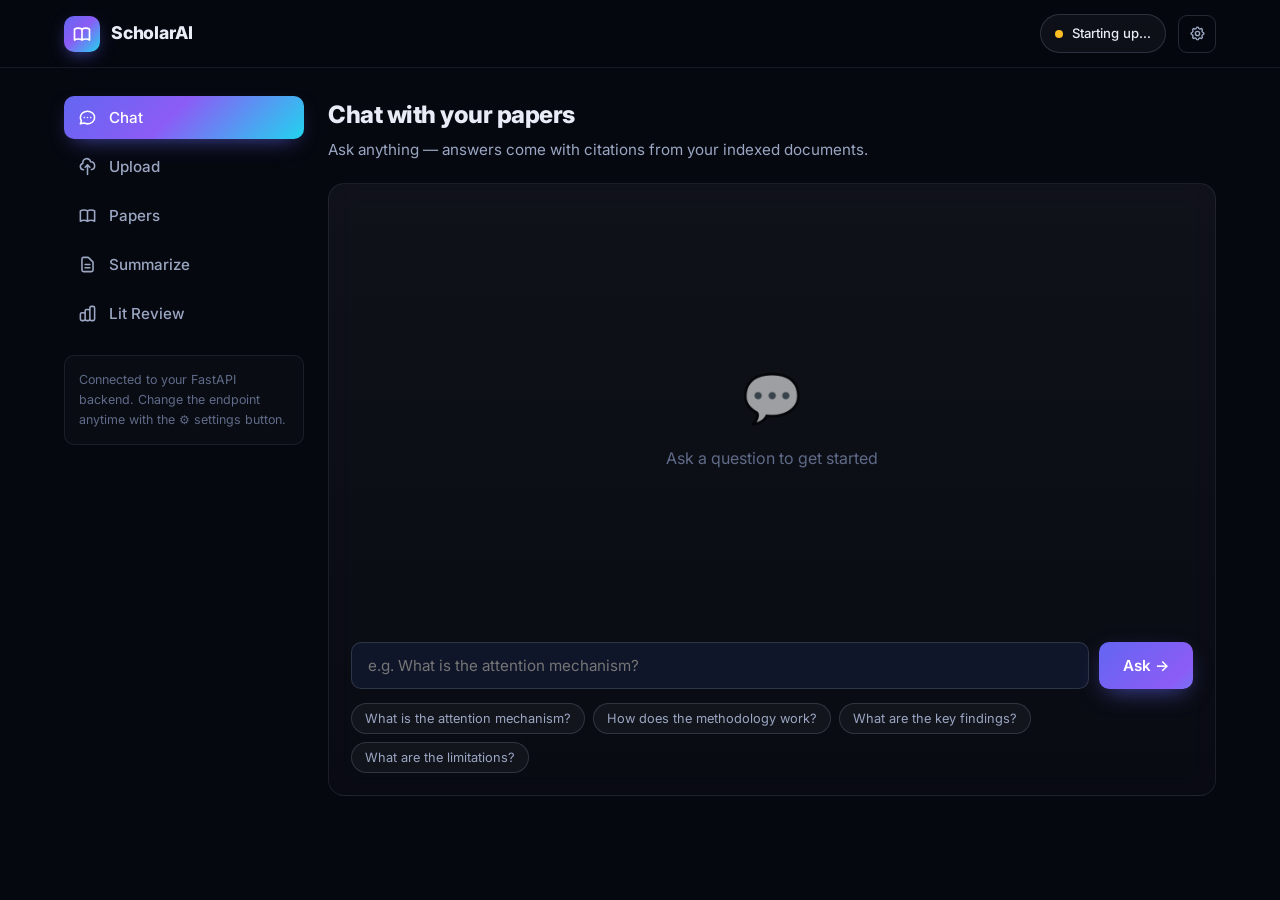
==== website/app.html @ 5141d344 "feat: add production website (landing + app) and serve it from FastAPI" ====
<!DOCTYPE html>
<html lang="en">
<head>
  <meta charset="UTF-8" />
  <meta name="viewport" content="width=device-width, initial-scale=1.0" />
  <title>ScholarAI — App</title>
  <meta name="description" content="ScholarAI application — chat with your papers, upload PDFs, summarize and generate literature reviews." />
  <meta name="theme-color" content="#060810" />
  <link rel="preconnect" href="https://fonts.googleapis.com" />
  <link rel="preconnect" href="https://fonts.gstatic.com" crossorigin />
  <link href="https://fonts.googleapis.com/css2?family=Inter:wght@400;500;600;700;800;900&family=JetBrains+Mono:wght@400;500&display=swap" rel="stylesheet" />
  <link rel="stylesheet" href="assets/css/style.css" />
  <link rel="stylesheet" href="assets/css/app.css" />
  <link rel="icon" href="data:image/svg+xml,<svg xmlns='http://www.w3.org/2000/svg' viewBox='0 0 100 100'><rect width='100' height='100' rx='24' fill='%236366f1'/><text y='72' x='50' font-size='60' text-anchor='middle' fill='white'>S</text></svg>" />
</head>
<body>
<div class="app-shell">

  <!-- ===== TOP BAR ===== -->
  <header class="app-bar">
    <div class="container">
      <a href="index.html" class="brand">
        <span class="brand-logo">
          <svg fill="none" stroke="currentColor" viewBox="0 0 24 24" stroke-width="2"><path stroke-linecap="round" stroke-linejoin="round" d="M12 6.253v13m0-13C10.832 5.477 9.246 5 7.5 5S4.168 5.477 3 6.253v13C4.168 18.477 5.754 18 7.5 18s3.332.477 4.5 1.253m0-13C13.168 5.477 14.754 5 16.5 5c1.747 0 3.332.477 4.5 1.253v13C19.832 18.477 18.247 18 16.5 18c-1.746 0-3.332.477-4.5 1.253"/></svg>
        </span>
        ScholarAI
      </a>
      <div style="display:flex; align-items:center; gap:12px">
        <div id="statusPill" class="status-pill">
          <span class="dot pulse"></span>
          <span id="statusText">Connecting…</span>
        </div>
        <button id="settingsBtn" class="icon-btn" title="Backend settings" style="width:38px;height:38px;border:1px solid var(--border-strong)">
          <svg fill="none" stroke="currentColor" stroke-width="2" viewBox="0 0 24 24"><path stroke-linecap="round" stroke-linejoin="round" d="M10.325 4.317c.426-1.756 2.924-1.756 3.35 0a1.724 1.724 0 002.573 1.066c1.543-.94 3.31.826 2.37 2.37a1.724 1.724 0 001.065 2.572c1.756.426 1.756 2.924 0 3.35a1.724 1.724 0 00-1.066 2.573c.94 1.543-.826 3.31-2.37 2.37a1.724 1.724 0 00-2.572 1.065c-.426 1.756-2.924 1.756-3.35 0a1.724 1.724 0 00-2.573-1.066c-1.543.94-3.31-.826-2.37-2.37a1.724 1.724 0 00-1.065-2.572c-1.756-.426-1.756-2.924 0-3.35a1.724 1.724 0 001.066-2.573c-.94-1.543.826-3.31 2.37-2.37.996.608 2.296.07 2.572-1.065z"/><path stroke-linecap="round" stroke-linejoin="round" d="M15 12a3 3 0 11-6 0 3 3 0 016 0z"/></svg>
        </button>
      </div>
    </div>
  </header>

  <!-- ===== MAIN ===== -->
  <main class="app-main">
    <div class="container app-layout">

      <!-- Sidebar -->
      <aside class="side">
        <nav class="tabs" id="tabs">
          <button class="tab active" data-tab="chat">
            <svg fill="none" stroke="currentColor" stroke-width="2" viewBox="0 0 24 24"><path stroke-linecap="round" stroke-linejoin="round" d="M8 12h.01M12 12h.01M16 12h.01M21 12c0 4.418-4.03 8-9 8a9.86 9.86 0 01-4.255-.949L3 20l1.395-3.72C3.512 15.042 3 13.574 3 12c0-4.418 4.03-8 9-8s9 3.582 9 8z"/></svg>
            Chat
          </button>
          <button class="tab" data-tab="upload">
            <svg fill="none" stroke="currentColor" stroke-width="2" viewBox="0 0 24 24"><path stroke-linecap="round" stroke-linejoin="round" d="M7 16a4 4 0 01-.88-7.903A5 5 0 1115.9 6L16 6a5 5 0 011 9.9M15 13l-3-3m0 0l-3 3m3-3v12"/></svg>
            Upload
          </button>
          <button class="tab" data-tab="papers">
            <svg fill="none" stroke="currentColor" stroke-width="2" viewBox="0 0 24 24"><path stroke-linecap="round" stroke-linejoin="round" d="M12 6.253v13m0-13C10.832 5.477 9.246 5 7.5 5S4.168 5.477 3 6.253v13C4.168 18.477 5.754 18 7.5 18s3.332.477 4.5 1.253m0-13C13.168 5.477 14.754 5 16.5 5c1.747 0 3.332.477 4.5 1.253v13C19.832 18.477 18.247 18 16.5 18c-1.746 0-3.332.477-4.5 1.253"/></svg>
            Papers
          </button>
          <button class="tab" data-tab="summarize">
            <svg fill="none" stroke="currentColor" stroke-width="2" viewBox="0 0 24 24"><path stroke-linecap="round" stroke-linejoin="round" d="M9 12h6m-6 4h6m2 5H7a2 2 0 01-2-2V5a2 2 0 012-2h5.586a1 1 0 01.707.293l5.414 5.414a1 1 0 01.293.707V19a2 2 0 01-2 2z"/></svg>
            Summarize
          </button>
          <button class="tab" data-tab="review">
            <svg fill="none" stroke="currentColor" stroke-width="2" viewBox="0 0 24 24"><path stroke-linecap="round" stroke-linejoin="round" d="M9 19v-6a2 2 0 00-2-2H5a2 2 0 00-2 2v6a2 2 0 002 2h2a2 2 0 002-2zm0 0V9a2 2 0 012-2h2a2 2 0 012 2v10m-6 0a2 2 0 002 2h2a2 2 0 002-2m0 0V5a2 2 0 012-2h2a2 2 0 012 2v14a2 2 0 01-2 2h-2a2 2 0 01-2-2z"/></svg>
            Lit Review
          </button>
        </nav>
        <div class="side-note">
          Connected to your FastAPI backend. Change the endpoint anytime with the ⚙ settings button.
        </div>
      </aside>

      <!-- Content -->
      <section>

        <!-- CHAT -->
        <div class="panel active" id="panel-chat">
          <div class="panel-head"><h2>Chat with your papers</h2><p>Ask anything — answers come with citations from your indexed documents.</p></div>
          <div class="card glass">
            <div class="chat-window" id="chatWindow">
              <div class="chat-empty" id="chatEmpty">
                <div class="big">💬</div>
                <p>Ask a question to get started</p>
              </div>
            </div>
            <div class="chat-input-row">
              <input class="input" id="chatInput" placeholder="e.g. What is the attention mechanism?" autocomplete="off" />
              <button class="btn btn-primary" id="sendBtn">Ask →</button>
            </div>
            <div class="chips" id="exampleChips">
              <button class="chip">What is the attention mechanism?</button>
              <button class="chip">How does the methodology work?</button>
              <button class="chip">What are the key findings?</button>
              <button class="chip">What are the limitations?</button>
            </div>
          </div>
        </div>

        <!-- UPLOAD -->
        <div class="panel" id="panel-upload">
          <div class="panel-head"><h2>Upload a paper</h2><p>Drop a PDF to extract, chunk, embed and index it.</p></div>
          <div class="card glass">
            <div class="dropzone" id="dropzone">
              <div class="dz-ico">📄</div>
              <h3>Drop your PDF here</h3>
              <p>or click to browse · max 50MB</p>
              <input type="file" id="fileInput" accept="application/pdf" hidden />
            </div>
            <div class="steps-progress" id="uploadSteps">
              <div class="pstep" data-step="extract"><span class="pico">○</span> Extracting text & metadata</div>
              <div class="pstep" data-step="chunk"><span class="pico">○</span> Chunking document</div>
              <div class="pstep" data-step="embed"><span class="pico">○</span> Generating embeddings</div>
              <div class="pstep" data-step="index"><span class="pico">○</span> Indexing in Qdrant</div>
            </div>
            <div id="uploadResult" class="result"></div>
          </div>
        </div>

        <!-- PAPERS -->
        <div class="panel" id="panel-papers">
          <div class="panel-head" style="display:flex; justify-content:space-between; align-items:flex-end">
            <div><h2>Indexed papers</h2><p>Stored as 384-dim vectors in Qdrant Cloud.</p></div>
            <button class="btn btn-ghost" id="refreshPapers" style="padding:9px 16px">↻ Refresh</button>
          </div>
          <div id="papersList" class="papers"></div>
        </div>

        <!-- SUMMARIZE -->
        <div class="panel" id="panel-summarize">
          <div class="panel-head"><h2>Summarize a paper</h2><p>Generate a structured summary with key findings.</p></div>
          <div class="card glass">
            <div class="field">
              <label class="field-label">Paper</label>
              <select class="input" id="sumPaper"><option>Loading papers…</option></select>
            </div>
            <div class="field">
              <label class="field-label">Summary type</label>
              <select class="input" id="sumType">
                <option value="brief">Brief</option>
                <option value="comprehensive" selected>Comprehensive</option>
                <option value="technical">Technical</option>
              </select>
            </div>
            <button class="btn btn-primary" id="sumBtn">Generate summary</button>
            <div id="sumResult" class="result"></div>
          </div>
        </div>

        <!-- REVIEW -->
        <div class="panel" id="panel-review">
          <div class="panel-head"><h2>Literature review</h2><p>Synthesize themes, gaps and future directions across papers.</p></div>
          <div class="card glass">
            <div class="field">
              <label class="field-label">Topic</label>
              <input class="input" id="revTopic" placeholder="e.g. attention mechanisms in NLP" />
            </div>
            <button class="btn btn-primary" id="revBtn">Generate review</button>
            <div id="revResult" class="result"></div>
          </div>
        </div>

      </section>
    </div>
  </main>
</div>

<!-- Settings modal -->
<div class="modal-backdrop" id="settingsModal">
  <div class="modal glass">
    <h3>Backend endpoint</h3>
    <p>Point the app at your FastAPI server. Leave the default to use the live HuggingFace Space.</p>
    <div class="field">
      <label class="field-label">API base URL</label>
      <input class="input" id="apiInput" placeholder="https://your-backend.hf.space" />
    </div>
    <div style="display:flex; gap:10px; justify-content:flex-end">
      <button class="btn btn-ghost" id="settingsCancel">Cancel</button>
      <button class="btn btn-primary" id="settingsSave">Save & reconnect</button>
    </div>
  </div>
</div>

<div class="toast-wrap" id="toastWrap"></div>

<script src="assets/js/config.js"></script>
<script src="assets/js/app.js"></script>
</body>
</html>
---- website/assets/css/style.css ----
/* ============================================================================
   Research Assistant — Production Website
   Design System + Components + Animations
   ============================================================================ */

/* ---------- Design Tokens ---------- */
:root {
  --bg:            #060810;
  --bg-soft:       #0b0f1c;
  --surface:       #10162a;
  --surface-2:     #161e38;
  --border:        rgba(148, 163, 184, 0.12);
  --border-strong: rgba(148, 163, 184, 0.22);

  --text:          #e8ecf6;
  --text-muted:    #9aa6c2;
  --text-dim:      #5f6b88;

  --brand:         #6366f1;
  --brand-2:       #8b5cf6;
  --brand-3:       #22d3ee;
  --accent:        #f472b6;
  --success:       #34d399;
  --warning:       #fbbf24;
  --danger:        #f87171;

  --grad-brand: linear-gradient(135deg, #6366f1 0%, #8b5cf6 45%, #22d3ee 100%);
  --grad-text:  linear-gradient(120deg, #a5b4fc 0%, #c4b5fd 40%, #67e8f9 100%);
  --grad-glow:  radial-gradient(circle at 50% 0%, rgba(99,102,241,0.28), transparent 60%);

  --radius:    16px;
  --radius-sm: 10px;
  --radius-lg: 24px;

  --shadow-sm: 0 1px 3px rgba(0,0,0,0.4);
  --shadow:    0 12px 40px -12px rgba(0,0,0,0.6);
  --shadow-lg: 0 30px 80px -20px rgba(79,70,229,0.35);

  --font-sans: 'Inter', -apple-system, BlinkMacSystemFont, 'Segoe UI', sans-serif;
  --font-mono: 'JetBrains Mono', 'SF Mono', Menlo, monospace;

  --max-w: 1200px;
  --nav-h: 68px;
  --ease:  cubic-bezier(0.22, 1, 0.36, 1);
}

/* ---------- Reset ---------- */
*, *::before, *::after { box-sizing: border-box; margin: 0; padding: 0; }

html { scroll-behavior: smooth; -webkit-text-size-adjust: 100%; }

body {
  font-family: var(--font-sans);
  background: var(--bg);
  color: var(--text);
  line-height: 1.6;
  overflow-x: hidden;
  -webkit-font-smoothing: antialiased;
  text-rendering: optimizeLegibility;
}

a { color: inherit; text-decoration: none; }
img, svg { display: block; max-width: 100%; }
button { font-family: inherit; cursor: pointer; border: none; background: none; color: inherit; }
input, textarea, select { font-family: inherit; }
ul { list-style: none; }

::selection { background: rgba(99,102,241,0.35); color: #fff; }

/* ---------- Scrollbar ---------- */
::-webkit-scrollbar { width: 10px; height: 10px; }
::-webkit-scrollbar-track { background: var(--bg-soft); }
::-webkit-scrollbar-thumb { background: #26304d; border-radius: 8px; border: 2px solid var(--bg-soft); }
::-webkit-scrollbar-thumb:hover { background: #33406a; }

/* ---------- Layout helpers ---------- */
.container { width: 100%; max-width: var(--max-w); margin: 0 auto; padding: 0 24px; }
.section { padding: 110px 0; position: relative; }
.section-sm { padding: 70px 0; }
.text-center { text-align: center; }
.grad-text {
  background: var(--grad-text);
  -webkit-background-clip: text; background-clip: text;
  -webkit-text-fill-color: transparent; color: transparent;
}

.eyebrow {
  display: inline-flex; align-items: center; gap: 8px;
  font-size: 13px; font-weight: 600; letter-spacing: 0.08em; text-transform: uppercase;
  color: var(--brand-2);
  padding: 6px 14px; border-radius: 999px;
  background: rgba(139,92,246,0.1); border: 1px solid rgba(139,92,246,0.25);
}

.section-title {
  font-size: clamp(1.9rem, 4vw, 3rem);
  font-weight: 800; letter-spacing: -0.02em; line-height: 1.1;
  margin: 20px 0 16px;
}
.section-sub {
  font-size: clamp(1rem, 2vw, 1.15rem);
  color: var(--text-muted); max-width: 640px; margin: 0 auto;
}

/* ---------- Buttons ---------- */
.btn {
  display: inline-flex; align-items: center; justify-content: center; gap: 9px;
  font-weight: 600; font-size: 0.95rem;
  padding: 12px 24px; border-radius: var(--radius-sm);
  transition: transform 0.25s var(--ease), box-shadow 0.25s var(--ease), background 0.25s;
  white-space: nowrap; position: relative; overflow: hidden;
}
.btn:active { transform: translateY(1px) scale(0.99); }

.btn-primary {
  background: var(--grad-brand); color: #fff;
  box-shadow: 0 8px 24px -8px rgba(99,102,241,0.7);
  background-size: 180% 180%;
}
.btn-primary:hover {
  transform: translateY(-2px);
  box-shadow: 0 16px 40px -10px rgba(99,102,241,0.75);
  animation: gradShift 3s ease infinite;
}
.btn-ghost {
  background: rgba(255,255,255,0.04); color: var(--text);
  border: 1px solid var(--border-strong);
}
.btn-ghost:hover { background: rgba(255,255,255,0.08); transform: translateY(-2px); }
.btn-lg { padding: 15px 30px; font-size: 1.02rem; }

@keyframes gradShift {
  0%,100% { background-position: 0% 50%; }
  50%     { background-position: 100% 50%; }
}

/* ---------- Glass card ---------- */
.glass {
  background: linear-gradient(180deg, rgba(255,255,255,0.045), rgba(255,255,255,0.015));
  border: 1px solid var(--border);
  border-radius: var(--radius);
  backdrop-filter: blur(14px); -webkit-backdrop-filter: blur(14px);
}

/* ============================================================================
   NAVBAR
   ============================================================================ */
.nav {
  position: fixed; top: 0; left: 0; right: 0; z-index: 100;
  height: var(--nav-h);
  display: flex; align-items: center;
  transition: background 0.3s, border-color 0.3s, backdrop-filter 0.3s;
  border-bottom: 1px solid transparent;
}
.nav.scrolled {
  background: rgba(6,8,16,0.75);
  backdrop-filter: blur(16px); -webkit-backdrop-filter: blur(16px);
  border-bottom-color: var(--border);
}
.nav .container { display: flex; align-items: center; justify-content: space-between; }
.brand { display: flex; align-items: center; gap: 11px; font-weight: 800; font-size: 1.1rem; letter-spacing: -0.01em; }
.brand-logo {
  width: 36px; height: 36px; border-radius: 10px;
  background: var(--grad-brand); display: grid; place-items: center;
  box-shadow: 0 6px 18px -6px rgba(99,102,241,0.8);
  animation: floatY 5s ease-in-out infinite;
}
.brand-logo svg { width: 20px; height: 20px; color: #fff; }
.nav-links { display: flex; align-items: center; gap: 30px; }
.nav-links a { font-size: 0.92rem; color: var(--text-muted); font-weight: 500; transition: color 0.2s; position: relative; }
.nav-links a::after {
  content: ''; position: absolute; left: 0; bottom: -5px; height: 2px; width: 0;
  background: var(--grad-brand); transition: width 0.25s var(--ease);
}
.nav-links a:hover { color: var(--text); }
.nav-links a:hover::after { width: 100%; }
.nav-cta { display: flex; align-items: center; gap: 14px; }
.nav-toggle { display: none; width: 40px; height: 40px; border-radius: 10px; border: 1px solid var(--border-strong); }

/* ============================================================================
   HERO
   ============================================================================ */
.hero {
  position: relative; min-height: 100vh;
  display: flex; align-items: center; padding-top: var(--nav-h);
  overflow: hidden;
}
.hero-bg { position: absolute; inset: 0; z-index: 0; overflow: hidden; }
.hero-bg::before {
  content: ''; position: absolute; inset: 0;
  background: var(--grad-glow); opacity: 0.9;
}
.grid-overlay {
  position: absolute; inset: 0;
  background-image:
    linear-gradient(rgba(148,163,184,0.05) 1px, transparent 1px),
    linear-gradient(90deg, rgba(148,163,184,0.05) 1px, transparent 1px);
  background-size: 54px 54px;
  mask-image: radial-gradient(ellipse 80% 60% at 50% 0%, #000 40%, transparent 75%);
  -webkit-mask-image: radial-gradient(ellipse 80% 60% at 50% 0%, #000 40%, transparent 75%);
}
.orb {
  position: absolute; border-radius: 50%; filter: blur(70px); opacity: 0.5;
  animation: floatOrb 14s ease-in-out infinite;
}
.orb-1 { width: 460px; height: 460px; background: #6366f1; top: -120px; left: -80px; }
.orb-2 { width: 380px; height: 380px; background: #22d3ee; bottom: -100px; right: -60px; animation-delay: -5s; }
.orb-3 { width: 300px; height: 300px; background: #8b5cf6; top: 40%; right: 25%; animation-delay: -9s; opacity: 0.3; }

.hero-inner { position: relative; z-index: 2; width: 100%; text-align: center; }
.hero-badge {
  display: inline-flex; align-items: center; gap: 9px;
  padding: 7px 16px; border-radius: 999px; font-size: 0.83rem; font-weight: 500;
  background: rgba(255,255,255,0.05); border: 1px solid var(--border-strong);
  color: var(--text-muted); margin-bottom: 28px;
}
.hero-badge .dot { width: 7px; height: 7px; border-radius: 50%; background: var(--success); box-shadow: 0 0 10px var(--success); animation: pulse 2s infinite; }
.hero h1 {
  font-size: clamp(2.5rem, 7vw, 5rem);
  font-weight: 850; letter-spacing: -0.035em; line-height: 1.02;
  margin-bottom: 24px;
}
.hero-sub {
  font-size: clamp(1.05rem, 2.2vw, 1.35rem);
  color: var(--text-muted); max-width: 660px; margin: 0 auto 40px;
}
.hero-actions { display: flex; gap: 16px; justify-content: center; flex-wrap: wrap; margin-bottom: 60px; }

.hero-stats {
  display: flex; justify-content: center; gap: 56px; flex-wrap: wrap;
}
.stat { text-align: center; }
.stat-num { font-size: clamp(1.8rem, 4vw, 2.6rem); font-weight: 800; letter-spacing: -0.02em; }
.stat-label { font-size: 0.85rem; color: var(--text-dim); margin-top: 2px; text-transform: uppercase; letter-spacing: 0.06em; }

.scroll-hint {
  position: absolute; bottom: 28px; left: 50%; transform: translateX(-50%);
  z-index: 2; display: flex; flex-direction: column; align-items: center; gap: 8px;
  color: var(--text-dim); font-size: 0.75rem; letter-spacing: 0.1em; text-transform: uppercase;
}
.mouse {
  width: 24px; height: 38px; border: 2px solid var(--text-dim); border-radius: 14px;
  display: flex; justify-content: center; padding-top: 7px;
}
.mouse span { width: 4px; height: 7px; border-radius: 2px; background: var(--text-dim); animation: scrollDot 1.8s infinite; }

/* ============================================================================
   LOGO MARQUEE / TECH STRIP
   ============================================================================ */
.marquee-wrap { overflow: hidden; padding: 30px 0; border-top: 1px solid var(--border); border-bottom: 1px solid var(--border); background: var(--bg-soft); position: relative; }
.marquee-wrap::before, .marquee-wrap::after {
  content: ''; position: absolute; top: 0; bottom: 0; width: 120px; z-index: 2; pointer-events: none;
}
.marquee-wrap::before { left: 0; background: linear-gradient(90deg, var(--bg-soft), transparent); }
.marquee-wrap::after { right: 0; background: linear-gradient(270deg, var(--bg-soft), transparent); }
.marquee { display: flex; gap: 60px; width: max-content; animation: marquee 26s linear infinite; }
.marquee:hover { animation-play-state: paused; }
.marquee-item { display: flex; align-items: center; gap: 10px; color: var(--text-dim); font-weight: 600; font-size: 1.05rem; white-space: nowrap; }
.marquee-item svg { width: 22px; height: 22px; }

/* ============================================================================
   FEATURES
   ============================================================================ */
.features-grid {
  display: grid; grid-template-columns: repeat(3, 1fr); gap: 22px; margin-top: 60px;
}
.feature-card {
  padding: 30px; border-radius: var(--radius); position: relative; overflow: hidden;
  transition: transform 0.35s var(--ease), border-color 0.35s;
}
.feature-card::before {
  content: ''; position: absolute; inset: 0; opacity: 0;
  background: radial-gradient(400px circle at var(--mx,50%) var(--my,50%), rgba(99,102,241,0.14), transparent 45%);
  transition: opacity 0.4s;
}
.feature-card:hover { transform: translateY(-6px); border-color: var(--border-strong); }
.feature-card:hover::before { opacity: 1; }
.feature-icon {
  width: 52px; height: 52px; border-radius: 14px; display: grid; place-items: center;
  background: rgba(99,102,241,0.12); border: 1px solid rgba(99,102,241,0.25);
  margin-bottom: 20px; color: var(--brand-2);
  transition: transform 0.35s var(--ease);
}
.feature-card:hover .feature-icon { transform: scale(1.1) rotate(-6deg); }
.feature-icon svg { width: 26px; height: 26px; }
.feature-card h3 { font-size: 1.2rem; font-weight: 700; margin-bottom: 10px; letter-spacing: -0.01em; }
.feature-card p { color: var(--text-muted); font-size: 0.95rem; }

/* ============================================================================
   HOW IT WORKS
   ============================================================================ */
.steps { display: grid; grid-template-columns: repeat(4, 1fr); gap: 20px; margin-top: 64px; position: relative; }
.steps::before {
  content: ''; position: absolute; top: 34px; left: 12%; right: 12%; height: 2px;
  background: linear-gradient(90deg, transparent, var(--border-strong) 20%, var(--border-strong) 80%, transparent);
  z-index: 0;
}
.step { text-align: center; position: relative; z-index: 1; }
.step-num {
  width: 68px; height: 68px; margin: 0 auto 20px; border-radius: 50%;
  display: grid; place-items: center; font-size: 1.4rem; font-weight: 800;
  background: var(--surface); border: 2px solid var(--border-strong);
  color: var(--brand-2); position: relative;
  transition: transform 0.3s var(--ease), border-color 0.3s, box-shadow 0.3s;
}
.step:hover .step-num { transform: scale(1.08); border-color: var(--brand); box-shadow: 0 0 30px -6px var(--brand); }
.step h4 { font-size: 1.08rem; font-weight: 700; margin-bottom: 8px; }
.step p { color: var(--text-muted); font-size: 0.9rem; }

/* ============================================================================
   SHOWCASE / MOCKUP
   ============================================================================ */
.showcase { display: grid; grid-template-columns: 1fr 1fr; gap: 56px; align-items: center; }
.showcase-copy h2 { font-size: clamp(1.7rem, 3.5vw, 2.5rem); font-weight: 800; letter-spacing: -0.02em; margin-bottom: 18px; line-height: 1.12; }
.showcase-copy p { color: var(--text-muted); margin-bottom: 26px; font-size: 1.05rem; }
.check-list li { display: flex; align-items: flex-start; gap: 12px; margin-bottom: 14px; color: var(--text); }
.check-list .ic {
  flex-shrink: 0; width: 24px; height: 24px; border-radius: 7px; display: grid; place-items: center;
  background: rgba(52,211,153,0.14); color: var(--success);
}
.check-list .ic svg { width: 14px; height: 14px; }

.mockup {
  border-radius: var(--radius-lg); overflow: hidden; box-shadow: var(--shadow-lg);
  border: 1px solid var(--border-strong);
}
.mockup-bar { display: flex; align-items: center; gap: 7px; padding: 13px 16px; background: var(--surface-2); border-bottom: 1px solid var(--border); }
.mockup-bar .d { width: 11px; height: 11px; border-radius: 50%; }
.mockup-bar .d1 { background: #ff5f57; } .mockup-bar .d2 { background: #febc2e; } .mockup-bar .d3 { background: #28c840; }
.mockup-bar .url { margin-left: 14px; font-size: 0.78rem; color: var(--text-dim); font-family: var(--font-mono); }
.mockup-body { background: var(--bg-soft); padding: 22px; }
.chat-bubble { padding: 13px 16px; border-radius: 14px; margin-bottom: 12px; font-size: 0.9rem; max-width: 85%; }
.chat-bubble.user { background: var(--grad-brand); color: #fff; margin-left: auto; border-bottom-right-radius: 4px; }
.chat-bubble.bot { background: var(--surface); border: 1px solid var(--border); border-bottom-left-radius: 4px; }
.chat-bubble.bot .cite { display: inline-block; margin-top: 8px; font-size: 0.72rem; padding: 3px 8px; border-radius: 6px; background: rgba(99,102,241,0.15); color: var(--brand-2); font-family: var(--font-mono); }
.typing span { display: inline-block; width: 6px; height: 6px; border-radius: 50%; background: var(--text-dim); margin-right: 3px; animation: typing 1.3s infinite; }
.typing span:nth-child(2) { animation-delay: 0.2s; } .typing span:nth-child(3) { animation-delay: 0.4s; }

/* ============================================================================
   TECH STACK
   ============================================================================ */
.tech-grid { display: grid; grid-template-columns: repeat(4, 1fr); gap: 18px; margin-top: 54px; }
.tech-card {
  padding: 26px 22px; border-radius: var(--radius); text-align: center;
  transition: transform 0.3s var(--ease), border-color 0.3s;
}
.tech-card:hover { transform: translateY(-5px); border-color: var(--border-strong); }
.tech-card .tname { font-weight: 700; margin-bottom: 6px; }
.tech-card .tdesc { font-size: 0.82rem; color: var(--text-dim); }
.tech-emoji { font-size: 2rem; margin-bottom: 14px; display: block; }

/* ============================================================================
   FAQ
   ============================================================================ */
.faq { max-width: 780px; margin: 54px auto 0; }
.faq-item { border-bottom: 1px solid var(--border); }
.faq-q {
  width: 100%; text-align: left; display: flex; align-items: center; justify-content: space-between; gap: 20px;
  padding: 22px 4px; font-size: 1.05rem; font-weight: 600; transition: color 0.2s;
}
.faq-q:hover { color: var(--brand-2); }
.faq-q .chev { flex-shrink: 0; transition: transform 0.3s var(--ease); color: var(--text-dim); }
.faq-item.open .faq-q .chev { transform: rotate(180deg); }
.faq-a { max-height: 0; overflow: hidden; transition: max-height 0.35s var(--ease); }
.faq-a-inner { padding: 0 4px 22px; color: var(--text-muted); }

/* ============================================================================
   CTA BANNER
   ============================================================================ */
.cta-banner {
  border-radius: var(--radius-lg); padding: 64px 40px; text-align: center; position: relative; overflow: hidden;
  background: linear-gradient(135deg, rgba(99,102,241,0.16), rgba(34,211,238,0.1));
  border: 1px solid rgba(99,102,241,0.3);
}
.cta-banner::before { content:''; position:absolute; inset:0; background: var(--grad-glow); opacity: 0.6; }
.cta-banner > * { position: relative; z-index: 1; }
.cta-banner h2 { font-size: clamp(1.8rem, 4vw, 2.8rem); font-weight: 800; letter-spacing: -0.02em; margin-bottom: 16px; }
.cta-banner p { color: var(--text-muted); max-width: 520px; margin: 0 auto 32px; font-size: 1.08rem; }

/* ============================================================================
   FOOTER
   ============================================================================ */
.footer { border-top: 1px solid var(--border); padding: 60px 0 34px; background: var(--bg-soft); }
.footer-grid { display: grid; grid-template-columns: 1.6fr 1fr 1fr 1fr; gap: 40px; margin-bottom: 44px; }
.footer-brand p { color: var(--text-muted); font-size: 0.92rem; margin-top: 16px; max-width: 300px; }
.footer h5 { font-size: 0.78rem; text-transform: uppercase; letter-spacing: 0.08em; color: var(--text-dim); margin-bottom: 16px; }
.footer ul li { margin-bottom: 11px; }
.footer ul a { color: var(--text-muted); font-size: 0.92rem; transition: color 0.2s; }
.footer ul a:hover { color: var(--text); }
.footer-bottom { display: flex; align-items: center; justify-content: space-between; padding-top: 26px; border-top: 1px solid var(--border); color: var(--text-dim); font-size: 0.85rem; flex-wrap: wrap; gap: 12px; }
.social { display: flex; gap: 12px; }
.social a { width: 38px; height: 38px; border-radius: 10px; display: grid; place-items: center; background: rgba(255,255,255,0.04); border: 1px solid var(--border); transition: all 0.25s; }
.social a:hover { background: var(--grad-brand); border-color: transparent; transform: translateY(-3px); }
.social svg { width: 18px; height: 18px; }

/* ============================================================================
   SCROLL REVEAL
   ============================================================================ */
.reveal { opacity: 0; transform: translateY(34px); transition: opacity 0.7s var(--ease), transform 0.7s var(--ease); }
.reveal.in { opacity: 1; transform: none; }
.reveal.d1 { transition-delay: 0.08s; }
.reveal.d2 { transition-delay: 0.16s; }
.reveal.d3 { transition-delay: 0.24s; }
.reveal.d4 { transition-delay: 0.32s; }

/* ============================================================================
   KEYFRAMES
   ============================================================================ */
@keyframes floatY { 0%,100% { transform: translateY(0); } 50% { transform: translateY(-7px); } }
@keyframes floatOrb {
  0%,100% { transform: translate(0,0) scale(1); }
  33%     { transform: translate(40px,-30px) scale(1.08); }
  66%     { transform: translate(-30px,20px) scale(0.95); }
}
@keyframes pulse { 0%,100% { opacity: 1; transform: scale(1); } 50% { opacity: 0.5; transform: scale(1.4); } }
@keyframes scrollDot { 0% { opacity:1; transform: translateY(0); } 100% { opacity:0; transform: translateY(10px); } }
@keyframes marquee { from { transform: translateX(0); } to { transform: translateX(-50%); } }
@keyframes typing { 0%,60%,100% { transform: translateY(0); opacity:0.4; } 30% { transform: translateY(-5px); opacity:1; } }
@keyframes spin { to { transform: rotate(360deg); } }
@keyframes fadeInUp { from { opacity:0; transform: translateY(16px);} to { opacity:1; transform:none;} }

/* ============================================================================
   RESPONSIVE
   ============================================================================ */
@media (max-width: 940px) {
  .features-grid { grid-template-columns: repeat(2, 1fr); }
  .steps { grid-template-columns: repeat(2, 1fr); }
  .steps::before { display: none; }
  .tech-grid { grid-template-columns: repeat(2, 1fr); }
  .showcase { grid-template-columns: 1fr; gap: 40px; }
  .footer-grid { grid-template-columns: 1fr 1fr; }
  .nav-links { display: none; }
  .nav-toggle { display: grid; place-items: center; }
  .hero-stats { gap: 34px; }
}
@media (max-width: 560px) {
  .section { padding: 76px 0; }
  .features-grid, .tech-grid, .steps { grid-template-columns: 1fr; }
  .footer-grid { grid-template-columns: 1fr; gap: 28px; }
  .hero-actions { flex-direction: column; align-items: stretch; }
  .cta-banner { padding: 44px 22px; }
}

@media (prefers-reduced-motion: reduce) {
  *, *::before, *::after { animation-duration: 0.001ms !important; animation-iteration-count: 1 !important; transition-duration: 0.001ms !important; scroll-behavior: auto !important; }
  .reveal { opacity: 1; transform: none; }
}
---- website/assets/css/app.css ----
/* ============================================================================
   ScholarAI — Application page styles
   ============================================================================ */

.app-shell { min-height: 100vh; display: flex; flex-direction: column; }

/* Top bar */
.app-bar {
  position: sticky; top: 0; z-index: 50; height: var(--nav-h);
  display: flex; align-items: center;
  background: rgba(6,8,16,0.8); backdrop-filter: blur(16px); -webkit-backdrop-filter: blur(16px);
  border-bottom: 1px solid var(--border);
}
.app-bar .container { display: flex; align-items: center; justify-content: space-between; gap: 16px; }
.status-pill {
  display: inline-flex; align-items: center; gap: 9px;
  padding: 8px 14px; border-radius: 999px; font-size: 0.82rem; font-weight: 500;
  background: rgba(255,255,255,0.04); border: 1px solid var(--border-strong);
}
.status-pill .dot { width: 8px; height: 8px; border-radius: 50%; background: var(--warning); }
.status-pill.ok .dot { background: var(--success); box-shadow: 0 0 10px var(--success); }
.status-pill.bad .dot { background: var(--danger); box-shadow: 0 0 10px var(--danger); }
.status-pill .pulse { animation: pulse 2s infinite; }

/* Layout */
.app-main { flex: 1; padding: 28px 0 60px; }
.app-layout { display: grid; grid-template-columns: 240px 1fr; gap: 24px; }

/* Sidebar tabs */
.side { position: sticky; top: 96px; height: max-content; }
.tabs { display: flex; flex-direction: column; gap: 6px; }
.tab {
  display: flex; align-items: center; gap: 12px; width: 100%;
  padding: 12px 14px; border-radius: var(--radius-sm); text-align: left;
  color: var(--text-muted); font-weight: 500; font-size: 0.95rem;
  transition: background 0.2s, color 0.2s, transform 0.2s;
}
.tab svg { width: 19px; height: 19px; flex-shrink: 0; }
.tab:hover { background: rgba(255,255,255,0.04); color: var(--text); }
.tab.active { background: var(--grad-brand); color: #fff; box-shadow: 0 8px 22px -10px rgba(99,102,241,0.8); }

.side-note { margin-top: 20px; padding: 14px; border-radius: var(--radius-sm); font-size: 0.78rem; color: var(--text-dim); background: rgba(255,255,255,0.02); border: 1px solid var(--border); }

/* Panels */
.panel { display: none; animation: fadeInUp 0.4s var(--ease); }
.panel.active { display: block; }
.panel-head { margin-bottom: 20px; }
.panel-head h2 { font-size: 1.5rem; font-weight: 800; letter-spacing: -0.02em; }
.panel-head p { color: var(--text-muted); font-size: 0.95rem; margin-top: 4px; }

.card { padding: 22px; border-radius: var(--radius); }

/* Chat */
.chat-window { min-height: 420px; max-height: 60vh; overflow-y: auto; padding: 20px; display: flex; flex-direction: column; gap: 14px; }
.msg { max-width: 82%; padding: 13px 16px; border-radius: 15px; font-size: 0.94rem; line-height: 1.55; animation: fadeInUp 0.3s var(--ease); }
.msg.user { align-self: flex-end; background: var(--grad-brand); color: #fff; border-bottom-right-radius: 4px; }
.msg.bot { align-self: flex-start; background: var(--surface); border: 1px solid var(--border); border-bottom-left-radius: 4px; white-space: pre-wrap; }
.msg.bot .cites { margin-top: 12px; display: flex; flex-direction: column; gap: 6px; }
.msg.bot .cite {
  font-size: 0.76rem; padding: 7px 10px; border-radius: 8px;
  background: rgba(99,102,241,0.1); border: 1px solid rgba(99,102,241,0.2); color: var(--brand-2);
  font-family: var(--font-mono);
}
.msg .meta { margin-top: 8px; font-size: 0.72rem; color: var(--text-dim); }
.chat-empty { text-align: center; color: var(--text-dim); margin: auto; }
.chat-empty .big { font-size: 3rem; margin-bottom: 10px; opacity: 0.6; }

.chat-input-row { display: flex; gap: 10px; margin-top: 16px; }
.input {
  flex: 1; background: var(--surface); border: 1px solid var(--border-strong);
  color: var(--text); padding: 13px 16px; border-radius: var(--radius-sm); font-size: 0.95rem;
  transition: border-color 0.2s, box-shadow 0.2s;
}
.input:focus { outline: none; border-color: var(--brand); box-shadow: 0 0 0 3px rgba(99,102,241,0.18); }
textarea.input { resize: vertical; min-height: 46px; }
select.input { cursor: pointer; }
label.field-label { display: block; font-size: 0.82rem; font-weight: 600; color: var(--text-muted); margin-bottom: 8px; }
.field { margin-bottom: 16px; }

.chips { display: flex; flex-wrap: wrap; gap: 8px; margin-top: 14px; }
.chip {
  font-size: 0.8rem; padding: 7px 13px; border-radius: 999px;
  background: rgba(255,255,255,0.04); border: 1px solid var(--border-strong); color: var(--text-muted);
  transition: all 0.2s;
}
.chip:hover { border-color: var(--brand); color: var(--text); transform: translateY(-1px); }

/* Dropzone */
.dropzone {
  border: 2px dashed var(--border-strong); border-radius: var(--radius);
  padding: 50px 24px; text-align: center; cursor: pointer;
  transition: border-color 0.25s, background 0.25s, transform 0.25s;
}
.dropzone:hover, .dropzone.drag { border-color: var(--brand); background: rgba(99,102,241,0.06); transform: scale(1.005); }
.dropzone .dz-ico { font-size: 2.6rem; margin-bottom: 14px; }
.dropzone h3 { font-size: 1.1rem; margin-bottom: 6px; }
.dropzone p { color: var(--text-dim); font-size: 0.88rem; }

.steps-progress { margin-top: 22px; display: none; }
.steps-progress.show { display: block; }
.pstep { display: flex; align-items: center; gap: 12px; padding: 11px 14px; border-radius: var(--radius-sm); color: var(--text-dim); font-size: 0.9rem; transition: color 0.3s, background 0.3s; }
.pstep.active { color: var(--text); background: rgba(99,102,241,0.08); }
.pstep.done { color: var(--success); }
.pstep .pico { width: 22px; height: 22px; display: grid; place-items: center; }

/* Papers list */
.papers { display: grid; gap: 14px; }
.paper {
  padding: 18px 20px; border-radius: var(--radius); display: flex; align-items: flex-start; justify-content: space-between; gap: 16px;
  transition: transform 0.2s, border-color 0.2s;
}
.paper:hover { transform: translateY(-2px); border-color: var(--border-strong); }
.paper .ptitle { font-weight: 600; margin-bottom: 6px; }
.paper .pid { font-family: var(--font-mono); font-size: 0.75rem; color: var(--text-dim); }
.paper .tags { display: flex; flex-wrap: wrap; gap: 6px; margin-top: 10px; }
.tag { font-size: 0.72rem; padding: 3px 9px; border-radius: 7px; background: rgba(99,102,241,0.1); color: var(--brand-2); border: 1px solid rgba(99,102,241,0.2); }
.tag.gray { background: rgba(148,163,184,0.08); color: var(--text-muted); border-color: var(--border); }
.icon-btn { width: 34px; height: 34px; border-radius: 9px; display: grid; place-items: center; color: var(--text-muted); transition: all 0.2s; }
.icon-btn:hover { background: rgba(255,255,255,0.06); color: var(--text); }
.icon-btn.danger:hover { color: var(--danger); background: rgba(248,113,113,0.1); }
.icon-btn svg { width: 17px; height: 17px; }

/* Result blocks */
.result { margin-top: 20px; }
.result h3 { font-size: 1.05rem; font-weight: 700; margin: 18px 0 8px; }
.result p, .result li { color: var(--text-muted); font-size: 0.94rem; }
.result ul { padding-left: 20px; list-style: disc; }
.result ul li { margin-bottom: 6px; }

/* Spinner */
.spinner { width: 16px; height: 16px; border: 2px solid rgba(255,255,255,0.25); border-top-color: #fff; border-radius: 50%; animation: spin 0.7s linear infinite; display: inline-block; }
.loading-row { display: flex; align-items: center; gap: 10px; color: var(--text-muted); font-size: 0.9rem; }

/* Toast */
.toast-wrap { position: fixed; bottom: 24px; right: 24px; z-index: 200; display: flex; flex-direction: column; gap: 10px; }
.toast {
  padding: 13px 18px; border-radius: var(--radius-sm); font-size: 0.9rem; font-weight: 500;
  background: var(--surface-2); border: 1px solid var(--border-strong); box-shadow: var(--shadow);
  display: flex; align-items: center; gap: 10px; animation: fadeInUp 0.3s var(--ease);
}
.toast.success { border-left: 3px solid var(--success); }
.toast.error { border-left: 3px solid var(--danger); }
.toast.info { border-left: 3px solid var(--brand); }

/* Empty / error states */
.empty-state { text-align: center; padding: 50px 20px; color: var(--text-dim); }
.empty-state .big { font-size: 3rem; margin-bottom: 12px; opacity: 0.5; }

/* Settings modal */
.modal-backdrop { position: fixed; inset: 0; z-index: 300; background: rgba(0,0,0,0.6); backdrop-filter: blur(4px); display: none; place-items: center; padding: 20px; }
.modal-backdrop.open { display: grid; }
.modal { width: 100%; max-width: 460px; padding: 28px; border-radius: var(--radius-lg); animation: fadeInUp 0.3s var(--ease); }
.modal h3 { font-size: 1.2rem; font-weight: 700; margin-bottom: 6px; }
.modal p { color: var(--text-muted); font-size: 0.9rem; margin-bottom: 18px; }

@media (max-width: 860px) {
  .app-layout { grid-template-columns: 1fr; }
  .side { position: static; }
  .tabs { flex-direction: row; overflow-x: auto; }
  .tab { white-space: nowrap; }
  .side-note { display: none; }
}
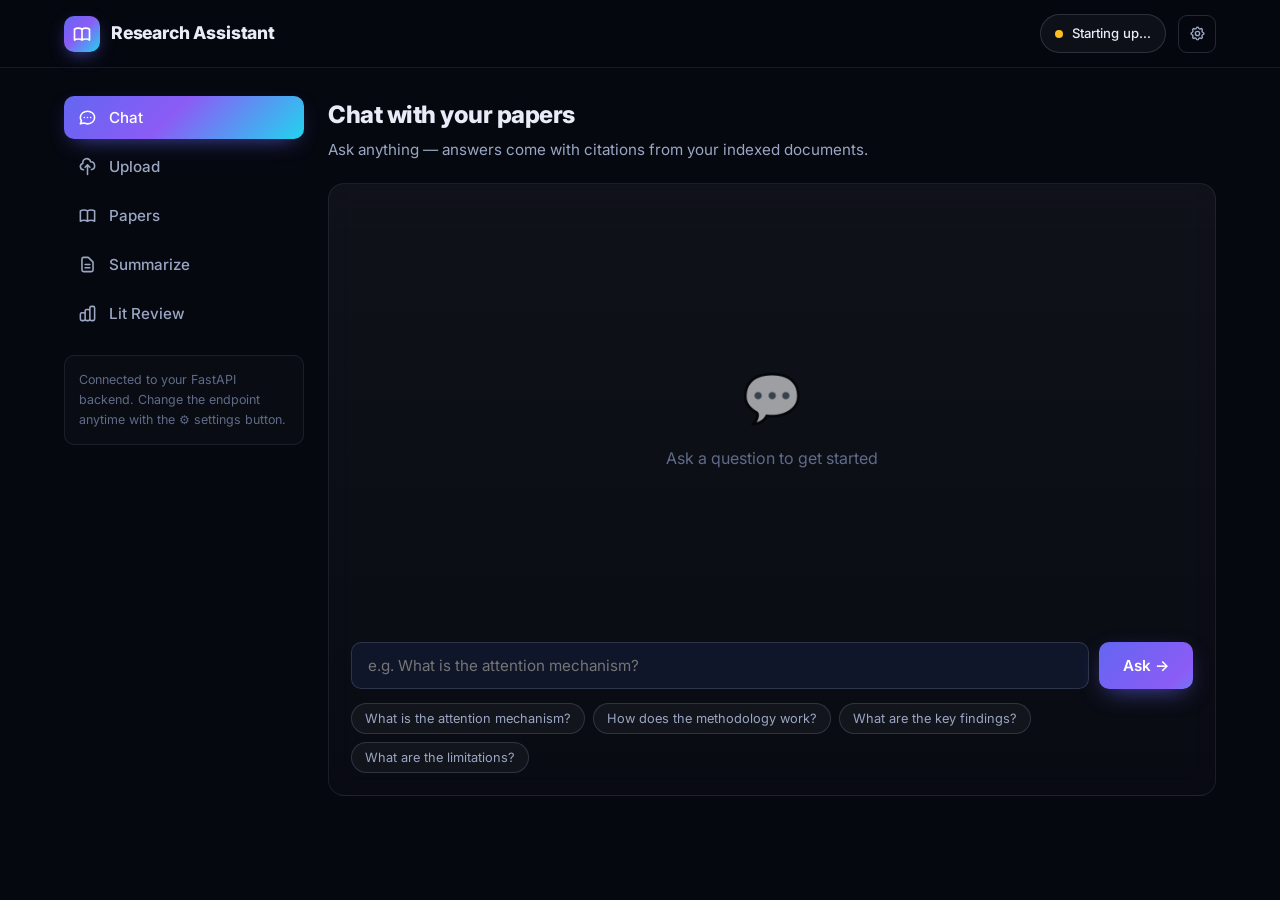
==== commit 41fd4cc5: "chore: rename website branding to Automated Research Assistant" ====
--- a/website/app.html
+++ b/website/app.html
@@ -3,8 +3,8 @@
 <head>
   <meta charset="UTF-8" />
   <meta name="viewport" content="width=device-width, initial-scale=1.0" />
-  <title>ScholarAI — App</title>
-  <meta name="description" content="ScholarAI application — chat with your papers, upload PDFs, summarize and generate literature reviews." />
+  <title>Automated Research Assistant — App</title>
+  <meta name="description" content="Automated Research Assistant application — chat with your papers, upload PDFs, summarize and generate literature reviews." />
   <meta name="theme-color" content="#060810" />
   <link rel="preconnect" href="https://fonts.googleapis.com" />
   <link rel="preconnect" href="https://fonts.gstatic.com" crossorigin />
@@ -23,7 +23,7 @@
         <span class="brand-logo">
           <svg fill="none" stroke="currentColor" viewBox="0 0 24 24" stroke-width="2"><path stroke-linecap="round" stroke-linejoin="round" d="M12 6.253v13m0-13C10.832 5.477 9.246 5 7.5 5S4.168 5.477 3 6.253v13C4.168 18.477 5.754 18 7.5 18s3.332.477 4.5 1.253m0-13C13.168 5.477 14.754 5 16.5 5c1.747 0 3.332.477 4.5 1.253v13C19.832 18.477 18.247 18 16.5 18c-1.746 0-3.332.477-4.5 1.253"/></svg>
         </span>
-        ScholarAI
+        Research Assistant
       </a>
       <div style="display:flex; align-items:center; gap:12px">
         <div id="statusPill" class="status-pill">
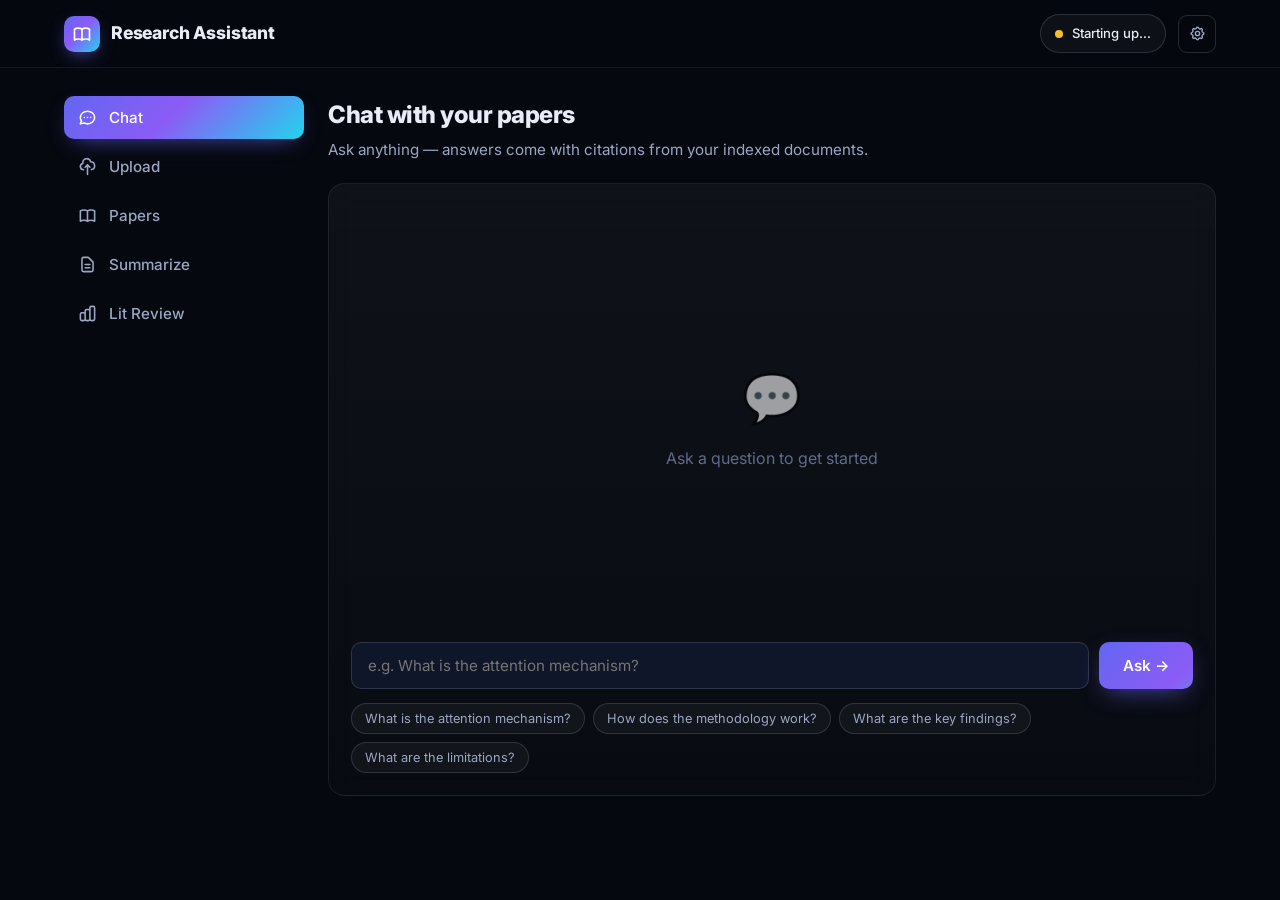
==== commit ba3c1b0b: "chore: remove backend note from app sidebar" ====
--- a/website/app.html
+++ b/website/app.html
@@ -65,9 +65,6 @@
             Lit Review
           </button>
         </nav>
-        <div class="side-note">
-          Connected to your FastAPI backend. Change the endpoint anytime with the ⚙ settings button.
-        </div>
       </aside>
 
       <!-- Content -->
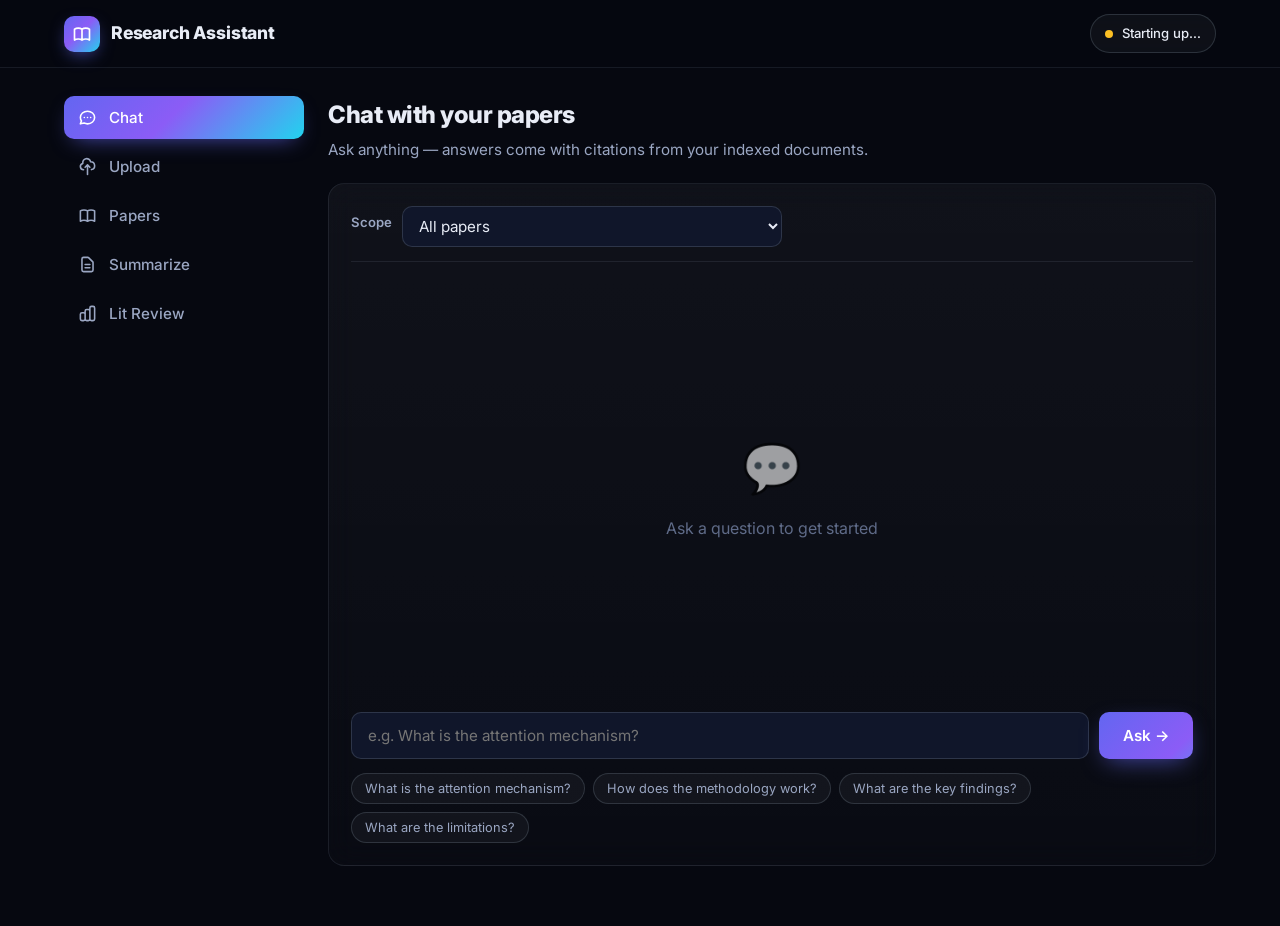
==== commit 6ec797c0: "feat: animated pipeline, chat paper scope, retrieval fallback + smalltalk guard, distinct summary ty" ====
--- a/website/app.html
+++ b/website/app.html
@@ -30,9 +30,6 @@
           <span class="dot pulse"></span>
           <span id="statusText">Connecting…</span>
         </div>
-        <button id="settingsBtn" class="icon-btn" title="Backend settings" style="width:38px;height:38px;border:1px solid var(--border-strong)">
-          <svg fill="none" stroke="currentColor" stroke-width="2" viewBox="0 0 24 24"><path stroke-linecap="round" stroke-linejoin="round" d="M10.325 4.317c.426-1.756 2.924-1.756 3.35 0a1.724 1.724 0 002.573 1.066c1.543-.94 3.31.826 2.37 2.37a1.724 1.724 0 001.065 2.572c1.756.426 1.756 2.924 0 3.35a1.724 1.724 0 00-1.066 2.573c.94 1.543-.826 3.31-2.37 2.37a1.724 1.724 0 00-2.572 1.065c-.426 1.756-2.924 1.756-3.35 0a1.724 1.724 0 00-2.573-1.066c-1.543.94-3.31-.826-2.37-2.37a1.724 1.724 0 00-1.065-2.572c-1.756-.426-1.756-2.924 0-3.35a1.724 1.724 0 001.066-2.573c-.94-1.543.826-3.31 2.37-2.37.996.608 2.296.07 2.572-1.065z"/><path stroke-linecap="round" stroke-linejoin="round" d="M15 12a3 3 0 11-6 0 3 3 0 016 0z"/></svg>
-        </button>
       </div>
     </div>
   </header>
@@ -74,6 +71,10 @@
         <div class="panel active" id="panel-chat">
           <div class="panel-head"><h2>Chat with your papers</h2><p>Ask anything — answers come with citations from your indexed documents.</p></div>
           <div class="card glass">
+            <div class="chat-scope">
+              <label class="field-label" for="chatPaper">Scope</label>
+              <select class="input" id="chatPaper"><option value="">All papers</option></select>
+            </div>
             <div class="chat-window" id="chatWindow">
               <div class="chat-empty" id="chatEmpty">
                 <div class="big">💬</div>
@@ -161,22 +162,6 @@
   </main>
 </div>
 
-<!-- Settings modal -->
-<div class="modal-backdrop" id="settingsModal">
-  <div class="modal glass">
-    <h3>Backend endpoint</h3>
-    <p>Point the app at your FastAPI server. Leave the default to use the live HuggingFace Space.</p>
-    <div class="field">
-      <label class="field-label">API base URL</label>
-      <input class="input" id="apiInput" placeholder="https://your-backend.hf.space" />
-    </div>
-    <div style="display:flex; gap:10px; justify-content:flex-end">
-      <button class="btn btn-ghost" id="settingsCancel">Cancel</button>
-      <button class="btn btn-primary" id="settingsSave">Save & reconnect</button>
-    </div>
-  </div>
-</div>
-
 <div class="toast-wrap" id="toastWrap"></div>
 
 <script src="assets/js/config.js"></script>
--- a/website/assets/css/style.css
+++ b/website/assets/css/style.css
@@ -306,6 +306,127 @@
 .step:hover .step-num { transform: scale(1.08); border-color: var(--brand); box-shadow: 0 0 30px -6px var(--brand); }
 .step h4 { font-size: 1.08rem; font-weight: 700; margin-bottom: 8px; }
 .step p { color: var(--text-muted); font-size: 0.9rem; }
+
+/* ============================================================================
+   ANIMATED PIPELINE STAGE (Upload → Embed → Retrieve → Generate)
+   ============================================================================ */
+.pipeline-stage { max-width: 860px; margin: 56px auto 0; }
+.stage-viewport {
+  position: relative; height: 320px; border-radius: var(--radius-lg);
+  overflow: hidden; border: 1px solid var(--border-strong);
+}
+.scene {
+  position: absolute; inset: 0; display: flex; flex-direction: column;
+  align-items: center; justify-content: center; gap: 22px; padding: 28px;
+  opacity: 0; transform: scale(0.98); pointer-events: none;
+  transition: opacity 0.5s var(--ease), transform 0.5s var(--ease);
+}
+.scene.active { opacity: 1; transform: none; pointer-events: auto; }
+.scene-cap { font-size: 0.9rem; color: var(--text-muted); text-align: center; }
+
+/* Step selector */
+.stage-steps {
+  display: grid; grid-template-columns: repeat(4, 1fr); gap: 10px; margin-top: 18px;
+  position: relative;
+}
+.pstep {
+  display: flex; align-items: center; justify-content: center; gap: 9px;
+  padding: 12px 10px; border-radius: var(--radius-sm); color: var(--text-muted);
+  background: rgba(255,255,255,0.03); border: 1px solid var(--border);
+  font-weight: 600; font-size: 0.92rem; transition: all 0.3s var(--ease);
+}
+.pstep-num {
+  width: 24px; height: 24px; border-radius: 50%; display: grid; place-items: center;
+  font-size: 0.8rem; background: var(--surface-2); border: 1px solid var(--border-strong);
+  transition: all 0.3s var(--ease);
+}
+.pstep.active {
+  color: #fff; border-color: transparent;
+  background: linear-gradient(135deg, rgba(99,102,241,0.22), rgba(139,92,246,0.16));
+  box-shadow: 0 8px 26px -12px var(--brand);
+}
+.pstep.active .pstep-num { background: var(--grad-brand); border-color: transparent; color: #fff; }
+.pstep:hover { color: var(--text); }
+
+/* ── Scene 1: Upload ─────────────────────────────────────────────────────── */
+.up-dropzone {
+  width: min(440px, 90%); border: 2px dashed var(--border-strong); border-radius: var(--radius);
+  padding: 26px; display: flex; flex-direction: column; gap: 16px; align-items: center;
+}
+.scene-upload.active .up-dropzone { animation: dzPulse 3.4s ease; }
+.up-file {
+  width: 100%; display: flex; align-items: center; gap: 14px;
+  background: var(--surface); border: 1px solid var(--border); border-radius: 12px; padding: 14px 16px;
+  opacity: 0; transform: translateY(24px);
+}
+.scene-upload.active .up-file { animation: fileDrop 0.7s var(--ease) forwards; }
+.up-file-ic {
+  width: 44px; height: 44px; border-radius: 10px; display: grid; place-items: center;
+  font-size: 0.72rem; font-weight: 800; color: #fff; background: linear-gradient(135deg,#ef4444,#b91c1c);
+  flex-shrink: 0;
+}
+.up-file-meta { flex: 1; min-width: 0; display: flex; flex-direction: column; gap: 8px; }
+.up-file-name { font-size: 0.85rem; color: var(--text); white-space: nowrap; overflow: hidden; text-overflow: ellipsis; }
+.up-bar { height: 6px; border-radius: 4px; background: var(--surface-2); overflow: hidden; }
+.up-bar i { display: block; height: 100%; width: 0; background: var(--grad-brand); border-radius: 4px; }
+.scene-upload.active .up-bar i { animation: barFill 2s var(--ease) 0.6s forwards; }
+.up-check {
+  width: 26px; height: 26px; border-radius: 50%; display: grid; place-items: center;
+  background: rgba(52,211,153,0.15); color: var(--success); font-weight: 800; flex-shrink: 0;
+  opacity: 0; transform: scale(0.5);
+}
+.scene-upload.active .up-check { animation: popIn 0.4s var(--ease) 2.5s forwards; }
+.up-hint { font-size: 0.8rem; color: var(--text-dim); }
+
+/* ── Scene 2: Embed ──────────────────────────────────────────────────────── */
+.em-flow { display: flex; align-items: center; gap: 20px; flex-wrap: wrap; justify-content: center; }
+.em-doc { font-size: 2.4rem; opacity: 0; transform: scale(0.6); }
+.scene-embed.active .em-doc { animation: popIn 0.5s var(--ease) forwards; }
+.em-chunks { display: grid; grid-template-columns: 1fr 1fr; gap: 6px; }
+.em-chunk { width: 44px; height: 12px; border-radius: 4px; background: var(--surface-2); border: 1px solid var(--border); opacity: 0; transform: translateX(-10px); }
+.scene-embed.active .em-chunk { animation: chunkIn 0.4s var(--ease) forwards; }
+.scene-embed.active .em-chunk:nth-child(1) { animation-delay: 0.3s; }
+.scene-embed.active .em-chunk:nth-child(2) { animation-delay: 0.45s; }
+.scene-embed.active .em-chunk:nth-child(3) { animation-delay: 0.6s; }
+.scene-embed.active .em-chunk:nth-child(4) { animation-delay: 0.75s; }
+.em-arrow { color: var(--brand-2); font-size: 1.4rem; opacity: 0; }
+.scene-embed.active .em-arrow { animation: fadeInUp 0.4s ease 0.9s forwards; }
+.em-grid { display: grid; grid-template-columns: repeat(8, 1fr); gap: 5px; }
+.em-dot { width: 11px; height: 11px; border-radius: 50%; background: var(--brand); opacity: 0; transform: scale(0); box-shadow: 0 0 8px var(--brand); }
+.scene-embed.active .em-dot { animation: dotPop 0.4s var(--ease) forwards; }
+
+/* ── Scene 3: Retrieve ───────────────────────────────────────────────────── */
+.rt-query {
+  padding: 11px 18px; border-radius: 999px; background: var(--surface); border: 1px solid var(--border-strong);
+  font-size: 0.9rem; color: var(--text); opacity: 0; transform: translateY(-10px);
+}
+.scene-retrieve.active .rt-query { animation: fadeInUp 0.5s var(--ease) forwards; }
+.rt-field { position: relative; display: grid; grid-template-columns: repeat(10, 1fr); gap: 10px; }
+.rt-node { width: 12px; height: 12px; border-radius: 50%; background: var(--surface-2); border: 1px solid var(--border-strong); transition: all 0.4s var(--ease); }
+.rt-node.hit { background: var(--brand-3); border-color: transparent; box-shadow: 0 0 14px var(--brand-3); transform: scale(1.7); }
+
+/* ── Scene 4: Generate ───────────────────────────────────────────────────── */
+.gen-bubble {
+  width: min(500px, 92%); background: var(--surface); border: 1px solid var(--border);
+  border-radius: 14px; border-bottom-left-radius: 4px; padding: 18px 20px; font-size: 0.95rem; line-height: 1.6;
+}
+.gen-text { color: var(--text); }
+.gen-cursor { display: inline-block; width: 2px; height: 1em; background: var(--brand-2); margin-left: 2px; vertical-align: text-bottom; animation: blink 1s step-end infinite; }
+.gen-cite {
+  display: inline-block; margin-top: 14px; font-size: 0.74rem; font-family: var(--font-mono);
+  padding: 5px 10px; border-radius: 8px; background: rgba(99,102,241,0.12); color: var(--brand-2);
+  border: 1px solid rgba(99,102,241,0.22); opacity: 0;
+}
+.gen-cite.show { animation: fadeInUp 0.4s var(--ease) forwards; }
+
+/* Scene keyframes */
+@keyframes fileDrop { to { opacity: 1; transform: none; } }
+@keyframes barFill { to { width: 100%; } }
+@keyframes popIn { to { opacity: 1; transform: scale(1); } }
+@keyframes chunkIn { to { opacity: 1; transform: none; } }
+@keyframes dotPop { to { opacity: 1; transform: scale(1); } }
+@keyframes blink { 50% { opacity: 0; } }
+@keyframes dzPulse { 0%,100% { border-color: var(--border-strong); } 50% { border-color: var(--brand); } }
 
 /* ============================================================================
    SHOWCASE / MOCKUP
@@ -439,6 +560,10 @@
   .footer-grid { grid-template-columns: 1fr; gap: 28px; }
   .hero-actions { flex-direction: column; align-items: stretch; }
   .cta-banner { padding: 44px 22px; }
+  .stage-viewport { height: 300px; }
+  .pstep-label { display: none; }
+  .pstep { padding: 12px 6px; }
+  .rt-field { grid-template-columns: repeat(6, 1fr); }
 }
 
 @media (prefers-reduced-motion: reduce) {
--- a/website/assets/css/app.css
+++ b/website/assets/css/app.css
@@ -51,6 +51,9 @@
 .card { padding: 22px; border-radius: var(--radius); }
 
 /* Chat */
+.chat-scope { display: flex; align-items: center; gap: 10px; margin-bottom: 14px; padding-bottom: 14px; border-bottom: 1px solid var(--border); }
+.chat-scope label { margin: 0; white-space: nowrap; }
+.chat-scope select { flex: 1; max-width: 380px; padding: 9px 12px; }
 .chat-window { min-height: 420px; max-height: 60vh; overflow-y: auto; padding: 20px; display: flex; flex-direction: column; gap: 14px; }
 .msg { max-width: 82%; padding: 13px 16px; border-radius: 15px; font-size: 0.94rem; line-height: 1.55; animation: fadeInUp 0.3s var(--ease); }
 .msg.user { align-self: flex-end; background: var(--grad-brand); color: #fff; border-bottom-right-radius: 4px; }
